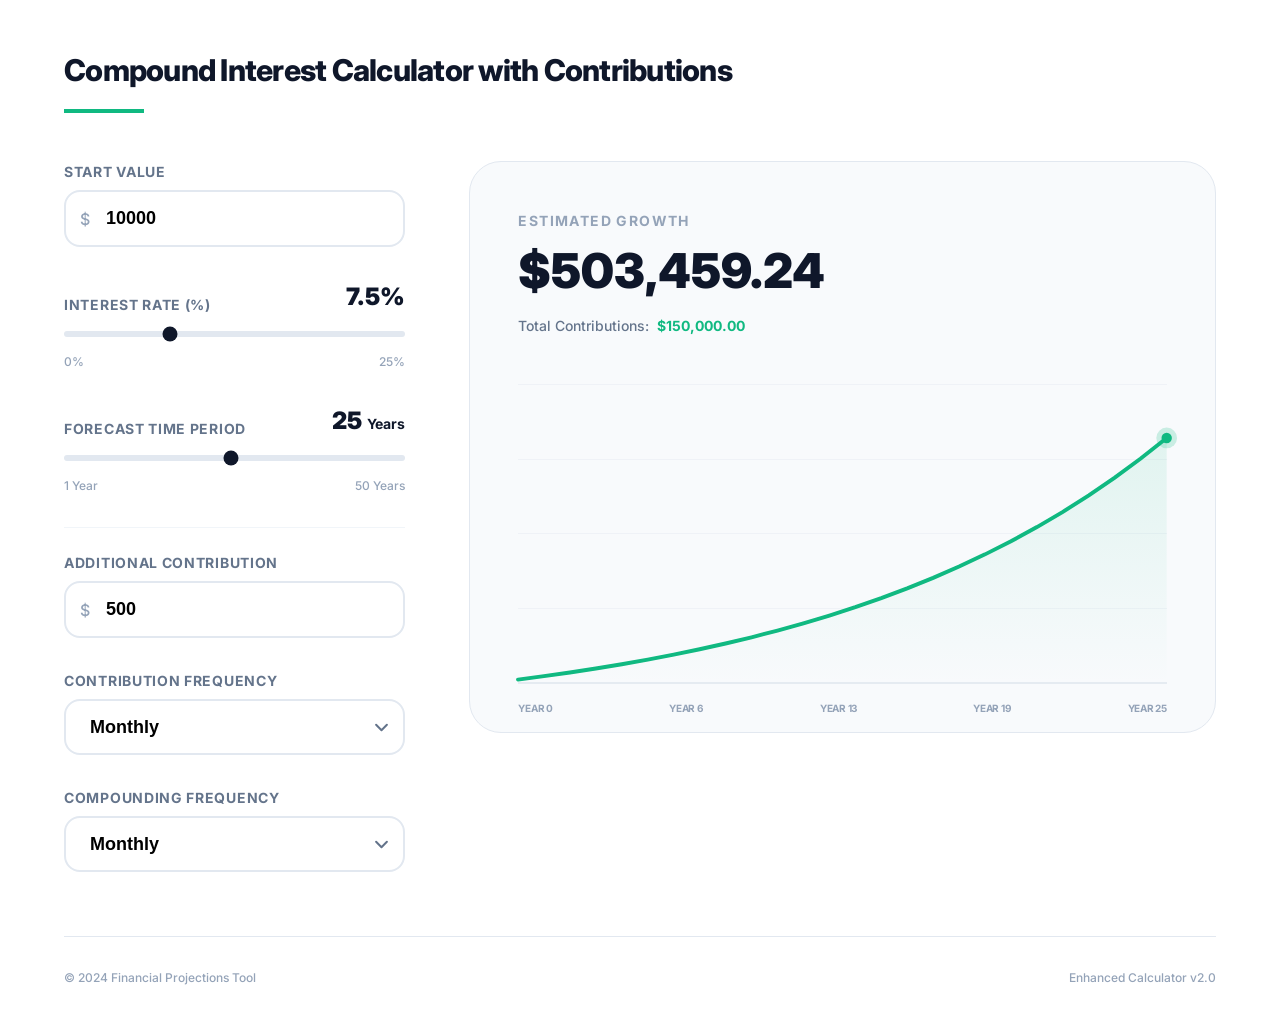
==== web/index.html @ d5884729 "feat: implement calculator and dev environment Move website files to web/ directory and set up local" ====
<!DOCTYPE html>
<html lang="en">
  <head>
    <meta charset="utf-8">
    <meta name="viewport" content="width=device-width, initial-scale=1.0">
    <title>Compound Interest Calculator with Contributions</title>

    <link
      rel="icon"
      href="data:image/svg+xml,<svg xmlns=%22http://www.w3.org/2000/svg%22 viewBox=%220 0 100 100%22><text y=%22.9em%22 font-size=%2290%22>📊</text></svg>"
    >

    <!-- Fonts -->
    <link rel="preconnect" href="https://fonts.googleapis.com">
    <link rel="preconnect" href="https://fonts.gstatic.com" crossorigin>
    <link
      href="https://fonts.googleapis.com/css2?family=Inter:wght@400;500;600;700;800;900&display=swap"
      rel="stylesheet"
    >

    <!-- Styles -->
    <link rel="stylesheet" href="css/variables.css">
    <link rel="stylesheet" href="css/styles.css">
  </head>
  <body>
    <div class="container">
      <header>
        <h1>Compound Interest Calculator with Contributions</h1>
        <div class="header-accent"></div>
      </header>

      <main class="main-layout">
        <section class="calculator-inputs">
          <form id="calculator-form">
            <div class="input-group">
              <label class="input-label" for="principal">Start Value</label>
              <div class="input-wrapper">
                <span class="input-prefix">$</span>
                <input
                  type="number"
                  id="principal"
                  class="pl-10"
                  value="10000"
                  min="0"
                  step="0.01"
                >
              </div>
            </div>

            <div class="range-group">
              <div class="range-header">
                <label class="input-label" for="interest-rate"
                >Interest Rate (%)</label>
                <span class="range-value" id="interest-rate-display">7.5%</span>
              </div>
              <input
                type="range"
                id="interest-rate"
                min="0"
                max="25"
                step="0.1"
                value="7.5"
              >
              <div class="range-labels">
                <span>0%</span>
                <span>25%</span>
              </div>
            </div>

            <div class="range-group">
              <div class="range-header">
                <label class="input-label" for="period"
                >Forecast Time Period</label>
                <span class="range-value" id="period-display">25 <span
                    class="range-unit"
                  >Years</span></span>
              </div>
              <input
                type="range"
                id="period"
                min="1"
                max="50"
                step="1"
                value="25"
              >
              <div class="range-labels">
                <span>1 Year</span>
                <span>50 Years</span>
              </div>
            </div>

            <div
              class="input-group"
              style="padding-top: var(--spacing-lg); border-top: 1px solid #f1f5f9"
            >
              <label class="input-label" for="contribution"
              >Additional Contribution</label>
              <div class="input-wrapper">
                <span class="input-prefix">$</span>
                <input
                  type="number"
                  id="contribution"
                  class="pl-10"
                  placeholder="0"
                  value="500"
                  min="0"
                  step="0.01"
                >
              </div>
            </div>

            <div class="input-group">
              <label class="input-label" for="frequency"
              >Contribution Frequency</label>
              <select id="frequency">
                <option value="weekly">Weekly</option>
                <option value="monthly" selected>Monthly</option>
                <option value="annually">Annually</option>
              </select>
            </div>

            <div class="input-group">
              <label class="input-label" for="compounding"
              >Compounding Frequency</label>
              <select id="compounding">
                <option value="daily">Daily</option>
                <option value="weekly">Weekly</option>
                <option value="monthly" selected>Monthly</option>
                <option value="quarterly">Quarterly</option>
                <option value="semi-annually">Semi-Annually</option>
                <option value="annually">Annually</option>
              </select>
            </div>

            <button
              type="submit"
              id="calculate-btn"
              class="sr-only"
              aria-hidden="true"
            >
              Calculate
            </button>
          </form>
        </section>

        <section class="results">
          <div class="results-card">
            <div class="results-header">
              <span class="results-label">Estimated Growth</span>
              <span class="results-total" id="total-growth">$492,842.15</span>
              <div class="results-summary">
                <span class="summary-label">Total Contributions:</span>
                <span class="summary-value" id="total-contributions"
                >$150,000.00</span>
              </div>
            </div>

            <div class="viz-container">
              <div class="grid-lines">
                <div class="grid-line"></div>
                <div class="grid-line"></div>
                <div class="grid-line"></div>
                <div class="grid-line"></div>
                <div class="grid-line bold"></div>
              </div>

              <svg
                class="chart"
                preserveAspectRatio="none"
                viewBox="0 0 1000 400"
              >
                <defs>
                  <linearGradient
                    id="gradient"
                    x1="0%"
                    x2="0%"
                    y1="0%"
                    y2="100%"
                  >
                    <stop
                      offset="0%"
                      style="stop-color: var(--accent-colour); stop-opacity: 1"
                    >
                    </stop>
                    <stop
                      offset="100%"
                      style="stop-color: var(--accent-colour); stop-opacity: 0"
                    >
                    </stop>
                  </linearGradient>
                </defs>
                <path
                  id="chart-area"
                  d="M0,400 C150,385 300,350 450,280 C600,200 800,100 1000,20 L1000,400 L0,400 Z"
                  fill="url(#gradient)"
                  opacity="0.1"
                >
                </path>
                <path
                  id="chart-line"
                  d="M0,400 C150,385 300,350 450,280 C600,200 800,100 1000,20"
                  fill="none"
                  stroke="var(--accent-colour)"
                  stroke-linecap="round"
                  stroke-width="6"
                >
                </path>
                <circle
                  id="chart-end-dot"
                  cx="1000"
                  cy="20"
                  fill="var(--accent-colour)"
                  r="8"
                >
                </circle>
                <circle
                  id="chart-end-glow"
                  cx="1000"
                  cy="20"
                  fill="var(--accent-colour)"
                  opacity="0.2"
                  r="16"
                >
                </circle>
              </svg>

              <div class="x-axis-labels">
                <span>Year 0</span>
                <span>Year 12</span>
                <span>Year 25</span>
                <span>Year 37</span>
                <span>Year 50</span>
              </div>
            </div>
          </div>
        </section>
      </main>

      <footer>
        <p>© 2024 Financial Projections Tool</p>
        <div>
          <span>Enhanced Calculator v2.0</span>
        </div>
      </footer>
    </div>

    <!-- Scripts -->
    <script src="js/calculator.js"></script>
  </body>
</html>
---- web/css/variables.css ----
:root {
  /* Colours */
  --primary-colour: #0f172a;
  --accent-colour: #10b981;
  --bg-main: #ffffff;
  --bg-subtle: #f8fafc;
  --text-main: #0f172a;
  --text-muted: #64748b;
  --border-colour: #e2e8f0;

  /* Typography */
  --font-family: "Inter", system-ui, -apple-system, sans-serif;
  --font-size-base: 16px;

  /* Spacing */
  --spacing-unit: 1rem;
  --spacing-xs: 0.25rem;
  --spacing-sm: 0.5rem;
  --spacing-md: 1rem;
  --spacing-lg: 1.5rem;
  --spacing-xl: 2rem;
  --spacing-2xl: 3rem;

  /* Other */
  --border-radius-sm: 0.375rem;
  --border-radius-md: 0.5rem;
  --border-radius-lg: 0.75rem;
  --border-radius-xl: 1rem;
  --border-radius-2xl: 1.5rem;
  --border-radius-3xl: 2rem;

  --transition-speed: 0.2s;
  --shadow-sm: 0 1px 2px 0 rgb(0 0 0 / 0.05);
  --shadow-md: 0 4px 6px -1px rgb(0 0 0 / 0.1), 0 2px 4px -2px rgb(0 0 0 / 0.1);
}
---- web/css/styles.css ----
/* Reset and Base Styles */
* {
  box-sizing: border-box;
  margin: 0;
  padding: 0;
}

body {
  font-family: var(--font-family);
  background-color: var(--bg-main);
  color: var(--text-main);
  min-height: 100vh;
  display: flex;
  align-items: center;
  justify-content: center;
  padding: var(--spacing-lg);
  line-height: 1.5;
}

@media (min-width: 1024px) {
  body {
    padding: var(--spacing-2xl);
  }
}

.container {
  max-width: 1152px; /* 6xl */
  width: 100%;
  margin: 0 auto;
}

/* Header */
header {
  margin-bottom: var(--spacing-2xl);
}

header h1 {
  font-size: 1.875rem; /* 3xl */
  font-weight: 800;
  letter-spacing: -0.025em;
  color: var(--primary-colour);
}

.header-accent {
  height: 0.25rem;
  width: 5rem;
  background-color: var(--accent-colour);
  margin-top: var(--spacing-md);
}

/* Layout */
.main-layout {
  display: grid;
  grid-template-columns: 1fr;
  gap: var(--spacing-2xl);
  align-items: start;
}

@media (min-width: 1024px) {
  .main-layout {
    grid-template-columns: repeat(12, 1fr);
    gap: 4rem;
  }
}

.calculator-inputs {
  display: flex;
  flex-direction: column;
}

@media (min-width: 1024px) {
  .calculator-inputs {
    grid-column: span 4;
  }
}

#calculator-form {
  display: flex;
  flex-direction: column;
  gap: var(--spacing-xl);
}

section.results {
  display: flex;
  flex-direction: column;
}

@media (min-width: 1024px) {
  section.results {
    grid-column: span 8;
  }
}

/* Form Elements */
.input-group {
  display: flex;
  flex-direction: column;
  gap: var(--spacing-sm);
}

.input-label {
  font-size: 0.875rem;
  font-weight: 700;
  text-transform: uppercase;
  letter-spacing: 0.05em;
  color: var(--text-muted);
}

.input-wrapper {
  position: relative;
}

.input-prefix {
  position: absolute;
  left: 1rem;
  top: 50%;
  transform: translateY(-50%);
  color: #94a3b8; /* slate-400 */
  font-weight: 500;
}

input[type="number"],
select {
  width: 100%;
  padding: var(--spacing-md) var(--spacing-lg);
  background-color: #fff;
  border: 2px solid var(--border-colour);
  border-radius: var(--border-radius-xl);
  font-size: 1.125rem;
  font-weight: 700;
  transition: border-colour var(--transition-speed);
  outline: none;
}

input[type="number"].pl-10 {
  padding-left: 2.5rem;
}

input[type="number"]:focus,
select:focus {
  border-color: var(--primary-colour);
}

/* Range Inputs */
.range-group {
  display: flex;
  flex-direction: column;
  gap: var(--spacing-md);
}

.range-header {
  display: flex;
  justify-content: space-between;
  align-items: flex-end;
}

.range-value {
  font-size: 1.5rem;
  font-weight: 900;
  color: var(--primary-colour);
}

.range-unit {
  font-size: 0.875rem;
  font-weight: 700;
}

input[type="range"] {
  width: 100%;
  height: 0.375rem;
  background-color: #e2e8f0; /* slate-200 */
  border-radius: var(--border-radius-lg);
  appearance: none;
  cursor: pointer;
  accent-color: var(--primary-colour);
}

.range-labels {
  display: flex;
  justify-content: space-between;
  font-size: 0.75rem;
  font-weight: 500;
  color: #94a3b8; /* slate-400 */
}

/* Results Box */
.results-card {
  background-color: var(--bg-subtle);
  border: 1px solid var(--border-colour);
  border-radius: var(--border-radius-3xl);
  padding: var(--spacing-2xl);
  height: 100%;
  min-height: 550px;
  display: flex;
  flex-direction: column;
}

@media (min-width: 1024px) {
  .results-card {
    padding: var(--spacing-2xl) 3rem;
  }
}

.results-header {
  margin-bottom: var(--spacing-2xl);
  display: flex;
  flex-direction: column;
}

.results-label {
  font-size: 0.875rem;
  font-weight: 700;
  text-transform: uppercase;
  letter-spacing: 0.1em;
  color: #94a3b8; /* slate-400 */
  margin-bottom: var(--spacing-xs);
}

.results-total {
  font-size: 3rem;
  font-weight: 900;
  color: var(--primary-colour);
}

.results-summary {
  margin-top: var(--spacing-sm);
  display: flex;
  align-items: center;
  gap: var(--spacing-sm);
}

.summary-label {
  font-size: 0.875rem;
  font-weight: 500;
  color: #64748b; /* slate-500 */
}

.summary-value {
  font-size: 0.875rem;
  font-weight: 700;
  color: var(--accent-colour);
}

/* Visualization Placeholder */
.viz-container {
  flex: 1;
  position: relative;
  display: flex;
  align-items: flex-end;
  min-height: 300px;
}

.grid-lines {
  position: absolute;
  inset: 0;
  display: flex;
  flex-direction: column;
  justify-content: space-between;
  pointer-events: none;
  opacity: 0.4;
}

.grid-line {
  border-bottom: 1px solid var(--border-colour);
  width: 100%;
}

.grid-line.bold {
  border-bottom-width: 2px;
  border-bottom-color: #cbd5e1; /* slate-300 */
}

svg.chart {
  width: 100%;
  height: 100%;
  position: relative;
  z-index: 10;
  overflow: visible;
}

.x-axis-labels {
  position: absolute;
  bottom: -2rem;
  left: 0;
  width: 100%;
  display: flex;
  justify-content: space-between;
  font-size: 10px;
  font-weight: 700;
  text-transform: uppercase;
  letter-spacing: -0.025em;
  color: #94a3b8; /* slate-400 */
}

/* Footer */
footer {
  margin-top: 4rem;
  padding-top: var(--spacing-xl);
  border-top: 1px solid var(--border-colour);
  display: flex;
  justify-content: space-between;
  align-items: center;
  color: #94a3b8; /* slate-400 */
  font-size: 0.75rem;
  font-weight: 500;
}

/* Custom Select Arrow */
select {
  background-image: url("data:image/svg+xml,%3csvg xmlns='http://www.w3.org/2000/svg' fill='none' viewBox='0 0 20 20'%3e%3cpath stroke='%2364748b' stroke-linecap='round' stroke-linejoin='round' stroke-width='1.5' d='M6 8l4 4 4-4'/%3e%3c/svg%3e");
  background-position: right 0.5rem center;
  background-repeat: no-repeat;
  background-size: 1.5em 1.5em;
  padding-right: 2.5rem;
  appearance: none;
}

/* Screen Reader Only */
.sr-only {
  position: absolute;
  width: 1px;
  height: 1px;
  padding: 0;
  margin: -1px;
  overflow: hidden;
  clip: rect(0, 0, 0, 0);
  white-space: nowrap;
  border-width: 0;
}
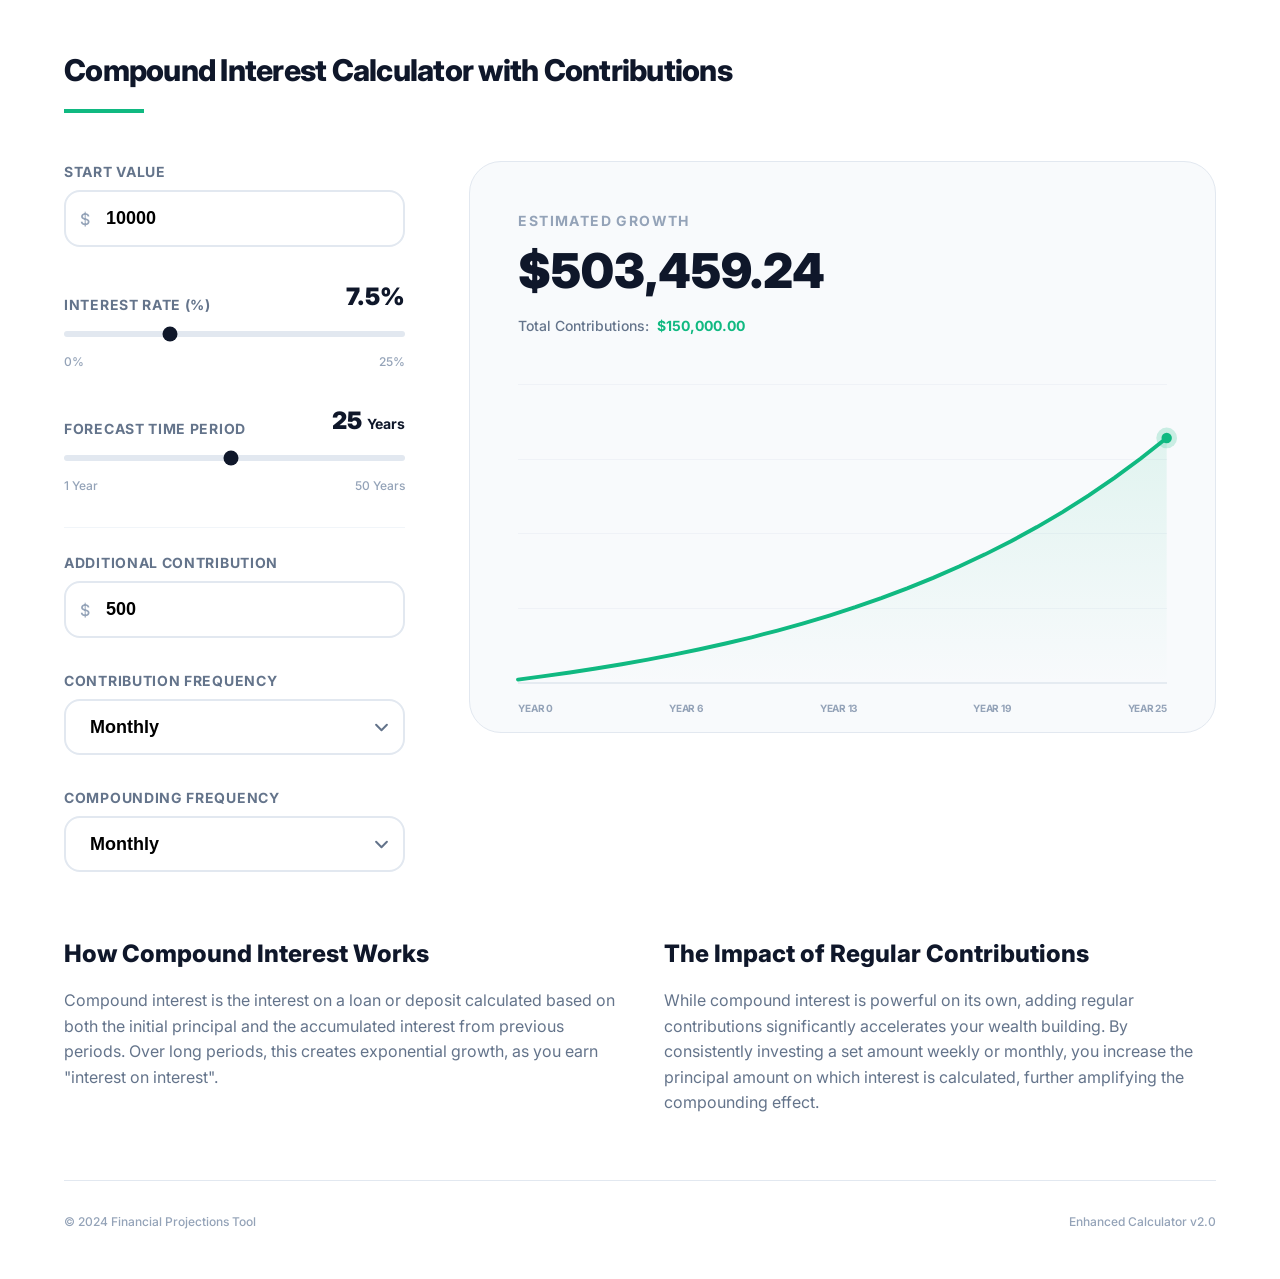
==== commit 77135382: "feat(seo): implement seo and accessibility improvements Add meta description, Open Graph, Twitter Ca" ====
--- a/web/index.html
+++ b/web/index.html
@@ -4,6 +4,59 @@
     <meta charset="utf-8">
     <meta name="viewport" content="width=device-width, initial-scale=1.0">
     <title>Compound Interest Calculator with Contributions</title>
+    <meta
+      name="description"
+      content="Calculate your investment growth with our free compound interest calculator. Supports regular contributions, custom compounding frequencies, and visualises long-term projections."
+    >
+    <link rel="canonical" href="https://calculator.example.com/">
+
+    <!-- Open Graph / Facebook -->
+    <meta property="og:type" content="website">
+    <meta property="og:url" content="https://calculator.example.com/">
+    <meta
+      property="og:title"
+      content="Compound Interest Calculator with Contributions"
+    >
+    <meta
+      property="og:description"
+      content="Plan your financial future with this interactive investment projection tool. Supports regular contributions and compounding frequencies."
+    >
+    <meta
+      property="og:image"
+      content="https://calculator.example.com/og-image.png"
+    >
+
+    <!-- Twitter -->
+    <meta property="twitter:card" content="summary_large_image">
+    <meta property="twitter:url" content="https://calculator.example.com/">
+    <meta
+      property="twitter:title"
+      content="Compound Interest Calculator with Contributions"
+    >
+    <meta
+      property="twitter:description"
+      content="Calculate your long-term growth with custom contributions and compounding."
+    >
+    <meta
+      property="twitter:image"
+      content="https://calculator.example.com/og-image.png"
+    >
+
+    <script type="application/ld+json">
+      {
+        "@context": "https://schema.org",
+        "@type": "SoftwareApplication",
+        "name": "Compound Interest Calculator",
+        "operatingSystem": "Web",
+        "applicationCategory": "FinanceApplication",
+        "description": "A tool to calculate compound interest with regular contributions and varying compounding frequencies.",
+        "offers": {
+          "@type": "Offer",
+          "price": "0",
+          "priceCurrency": "USD"
+        }
+      }
+    </script>
 
     <link
       rel="icon"
@@ -168,7 +221,14 @@
                 class="chart"
                 preserveAspectRatio="none"
                 viewBox="0 0 1000 400"
+                role="img"
+                aria-labelledby="chart-title chart-desc"
               >
+                <title id="chart-title">Compound Interest Growth Chart</title>
+                <desc id="chart-desc">
+                  A line chart showing the projected growth of an investment
+                  over time.
+                </desc>
                 <defs>
                   <linearGradient
                     id="gradient"
@@ -236,6 +296,28 @@
         </section>
       </main>
 
+      <article class="content-depth">
+        <section class="content-section">
+          <h2>How Compound Interest Works</h2>
+          <p>
+            Compound interest is the interest on a loan or deposit calculated
+            based on both the initial principal and the accumulated interest
+            from previous periods. Over long periods, this creates exponential
+            growth, as you earn "interest on interest".
+          </p>
+        </section>
+        <section class="content-section">
+          <h2>The Impact of Regular Contributions</h2>
+          <p>
+            While compound interest is powerful on its own, adding regular
+            contributions significantly accelerates your wealth building. By
+            consistently investing a set amount weekly or monthly, you increase
+            the principal amount on which interest is calculated, further
+            amplifying the compounding effect.
+          </p>
+        </section>
+      </article>
+
       <footer>
         <p>© 2024 Financial Projections Tool</p>
         <div>
--- a/web/css/styles.css
+++ b/web/css/styles.css
@@ -290,6 +290,33 @@
   text-transform: uppercase;
   letter-spacing: -0.025em;
   color: #94a3b8; /* slate-400 */
+}
+
+/* Content for SEO */
+.content-depth {
+  margin-top: 4rem;
+  display: grid;
+  grid-template-columns: 1fr;
+  gap: var(--spacing-2xl);
+}
+
+@media (min-width: 1024px) {
+  .content-depth {
+    grid-template-columns: repeat(2, 1fr);
+  }
+}
+
+.content-section h2 {
+  font-size: 1.5rem;
+  font-weight: 800;
+  color: var(--primary-colour);
+  margin-bottom: var(--spacing-md);
+}
+
+.content-section p {
+  color: var(--text-muted);
+  font-size: 1rem;
+  line-height: 1.6;
 }
 
 /* Footer */
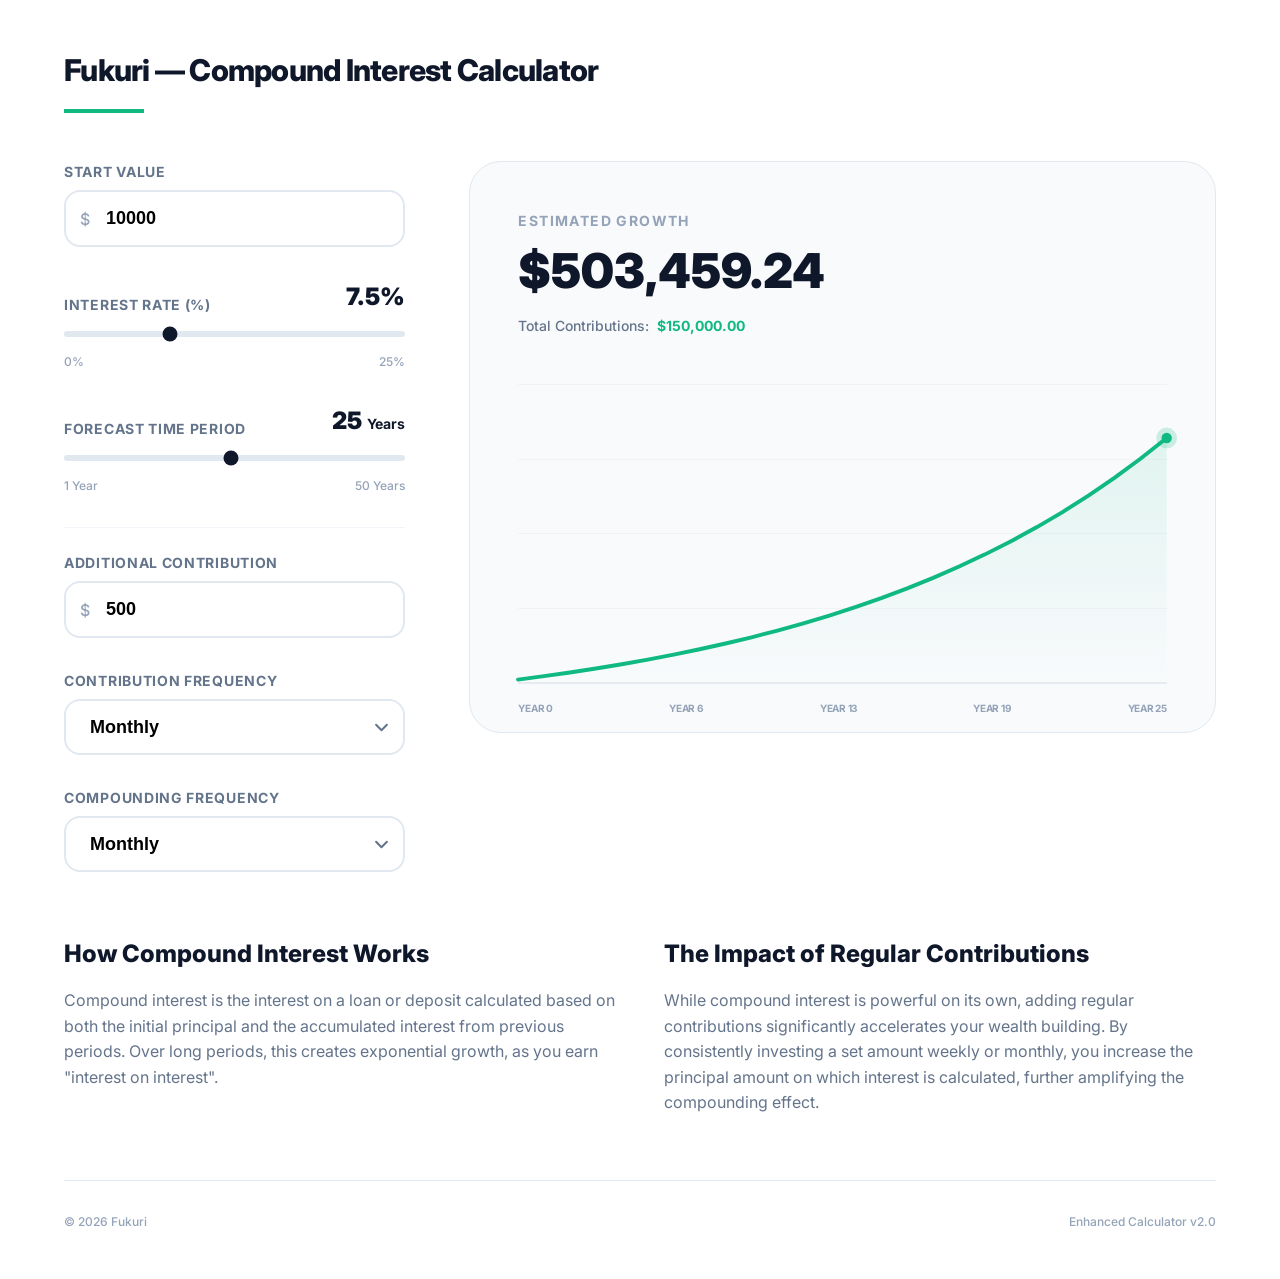
==== commit ca214793: "Rename project to Fukuri and update production URL Co-authored-by: Junie <junie@jetbrains.com>" ====
--- a/web/index.html
+++ b/web/index.html
@@ -3,19 +3,19 @@
   <head>
     <meta charset="utf-8">
     <meta name="viewport" content="width=device-width, initial-scale=1.0">
-    <title>Compound Interest Calculator with Contributions</title>
+    <title>Fukuri — Compound Interest Calculator with Contributions</title>
     <meta
       name="description"
       content="Calculate your investment growth with our free compound interest calculator. Supports regular contributions, custom compounding frequencies, and visualises long-term projections."
     >
-    <link rel="canonical" href="https://calculator.example.com/">
+    <link rel="canonical" href="https://fukuri.yogu.one/">
 
     <!-- Open Graph / Facebook -->
     <meta property="og:type" content="website">
-    <meta property="og:url" content="https://calculator.example.com/">
+    <meta property="og:url" content="https://fukuri.yogu.one/">
     <meta
       property="og:title"
-      content="Compound Interest Calculator with Contributions"
+      content="Fukuri — Compound Interest Calculator with Contributions"
     >
     <meta
       property="og:description"
@@ -23,15 +23,15 @@
     >
     <meta
       property="og:image"
-      content="https://calculator.example.com/og-image.png"
+      content="https://fukuri.yogu.one/og-image.png"
     >
 
     <!-- Twitter -->
     <meta property="twitter:card" content="summary_large_image">
-    <meta property="twitter:url" content="https://calculator.example.com/">
+    <meta property="twitter:url" content="https://fukuri.yogu.one/">
     <meta
       property="twitter:title"
-      content="Compound Interest Calculator with Contributions"
+      content="Fukuri — Compound Interest Calculator with Contributions"
     >
     <meta
       property="twitter:description"
@@ -39,14 +39,14 @@
     >
     <meta
       property="twitter:image"
-      content="https://calculator.example.com/og-image.png"
+      content="https://fukuri.yogu.one/og-image.png"
     >
 
     <script type="application/ld+json">
       {
         "@context": "https://schema.org",
         "@type": "SoftwareApplication",
-        "name": "Compound Interest Calculator",
+        "name": "Fukuri — Compound Interest Calculator",
         "operatingSystem": "Web",
         "applicationCategory": "FinanceApplication",
         "description": "A tool to calculate compound interest with regular contributions and varying compounding frequencies.",
@@ -78,7 +78,7 @@
   <body>
     <div class="container">
       <header>
-        <h1>Compound Interest Calculator with Contributions</h1>
+        <h1>Fukuri — Compound Interest Calculator</h1>
         <div class="header-accent"></div>
       </header>
 
@@ -319,7 +319,7 @@
       </article>
 
       <footer>
-        <p>© 2024 Financial Projections Tool</p>
+        <p>© 2026 Fukuri</p>
         <div>
           <span>Enhanced Calculator v2.0</span>
         </div>
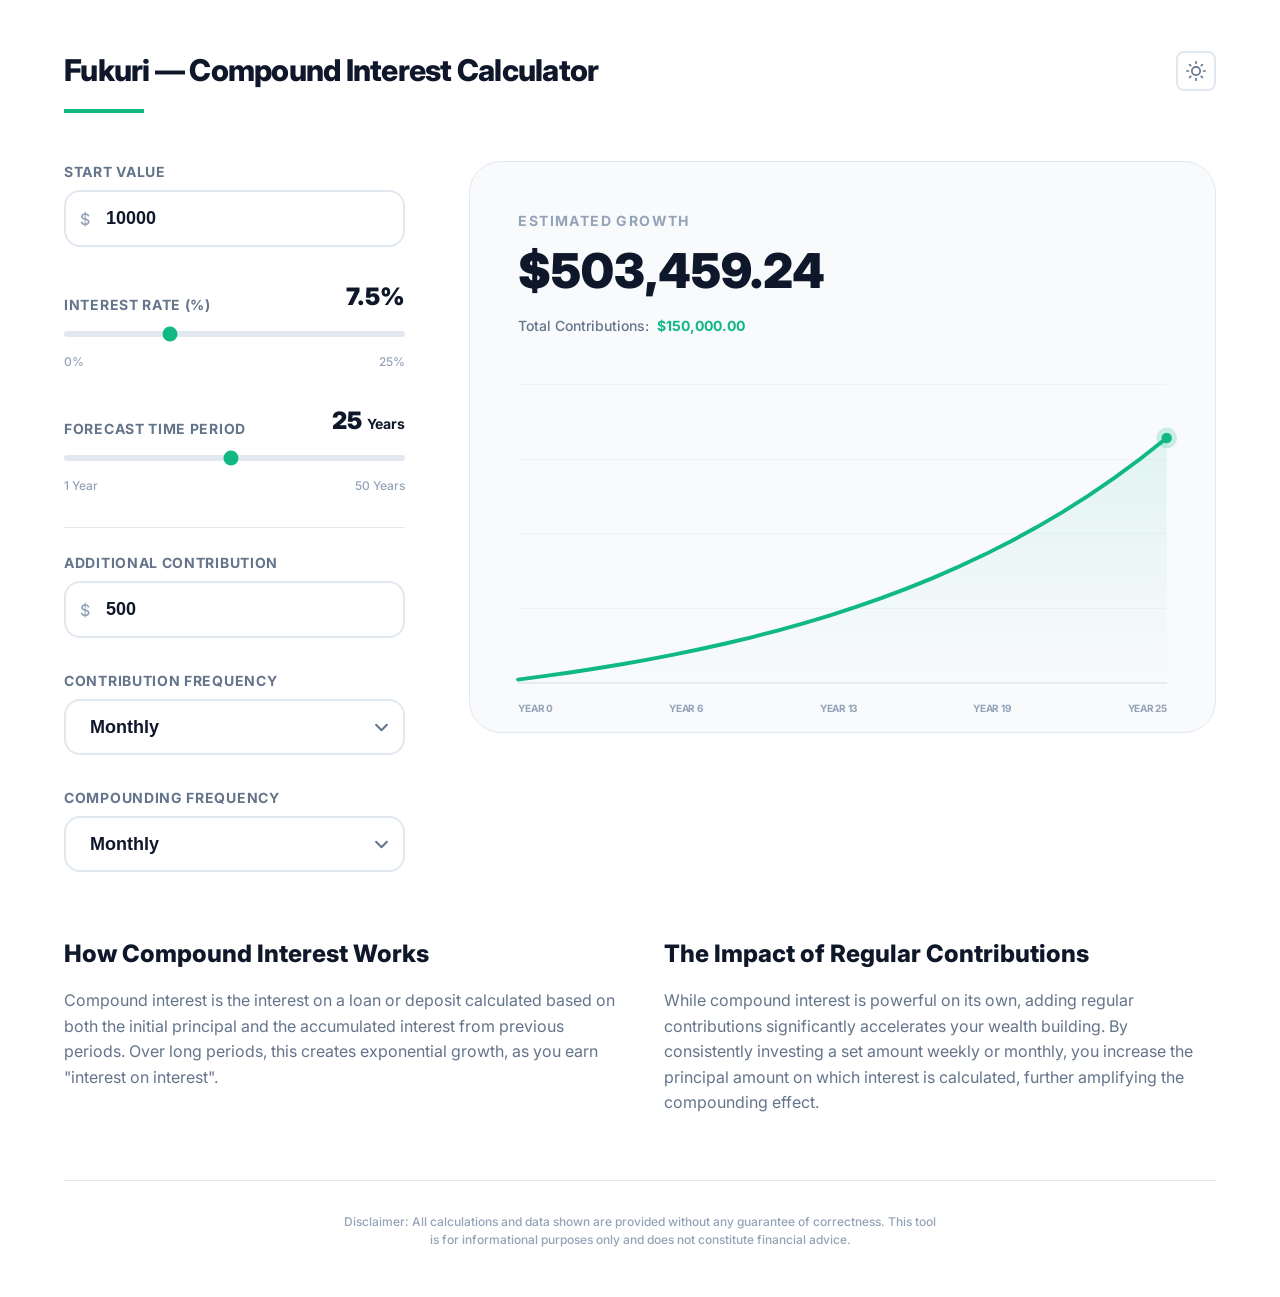
==== commit ac389777: "Add dark mode toggle and legal disclaimer to footer Co-authored-by: Junie <junie@jetbrains.com>" ====
--- a/web/index.html
+++ b/web/index.html
@@ -74,11 +74,69 @@
     <!-- Styles -->
     <link rel="stylesheet" href="css/variables.css">
     <link rel="stylesheet" href="css/styles.css">
+
+    <!-- Inline script to prevent FOUC (Flash of Unstyled Content) -->
+    <script>
+      (function () {
+        const storedTheme = localStorage.getItem("theme");
+        const theme = storedTheme ||
+          (globalThis.matchMedia &&
+              globalThis.matchMedia("(prefers-color-scheme: dark)")
+                .matches
+            ? "dark"
+            : "light");
+        document.documentElement.setAttribute("data-theme", theme);
+      })();
+    </script>
   </head>
   <body>
     <div class="container">
       <header>
-        <h1>Fukuri — Compound Interest Calculator</h1>
+        <div class="header-top">
+          <h1>Fukuri — Compound Interest Calculator</h1>
+          <button
+            id="theme-toggle"
+            class="theme-toggle"
+            aria-label="Toggle dark mode"
+          >
+            <svg
+              class="sun-icon"
+              xmlns="http://www.w3.org/2000/svg"
+              width="20"
+              height="20"
+              viewBox="0 0 24 24"
+              fill="none"
+              stroke="currentColor"
+              stroke-width="2"
+              stroke-linecap="round"
+              stroke-linejoin="round"
+            >
+              <circle cx="12" cy="12" r="5"></circle>
+              <line x1="12" y1="1" x2="12" y2="3"></line>
+              <line x1="12" y1="21" x2="12" y2="23"></line>
+              <line x1="4.22" y1="4.22" x2="5.64" y2="5.64"></line>
+              <line x1="18.36" y1="18.36" x2="19.78" y2="19.78"></line>
+              <line x1="1" y1="12" x2="3" y2="12"></line>
+              <line x1="21" y1="12" x2="23" y2="12"></line>
+              <line x1="4.22" y1="19.78" x2="5.64" y2="18.36"></line>
+              <line x1="18.36" y1="5.64" x2="19.78" y2="4.22"></line>
+            </svg>
+            <svg
+              class="moon-icon"
+              xmlns="http://www.w3.org/2000/svg"
+              width="20"
+              height="20"
+              viewBox="0 0 24 24"
+              fill="none"
+              stroke="currentColor"
+              stroke-width="2"
+              stroke-linecap="round"
+              stroke-linejoin="round"
+            >
+              <path d="M21 12.79A9 9 0 1 1 11.21 3 7 7 0 0 0 21 12.79z"></path>
+            </svg>
+          </button>
+        </div>
         <div class="header-accent"></div>
       </header>
 
@@ -142,10 +200,7 @@
               </div>
             </div>
 
-            <div
-              class="input-group"
-              style="padding-top: var(--spacing-lg); border-top: 1px solid #f1f5f9"
-            >
+            <div class="input-group input-group-divider">
               <label class="input-label" for="contribution"
               >Additional Contribution</label>
               <div class="input-wrapper">
@@ -319,14 +374,16 @@
       </article>
 
       <footer>
-        <p>© 2026 Fukuri</p>
-        <div>
-          <span>Enhanced Calculator v2.0</span>
-        </div>
+        <p>
+          Disclaimer: All calculations and data shown are provided without any
+          guarantee of correctness. This tool is for informational purposes only
+          and does not constitute financial advice.
+        </p>
       </footer>
     </div>
 
     <!-- Scripts -->
+    <script src="js/theme.js"></script>
     <script src="js/calculator.js"></script>
   </body>
 </html>
--- a/web/css/variables.css
+++ b/web/css/variables.css
@@ -4,9 +4,16 @@
   --accent-colour: #10b981;
   --bg-main: #ffffff;
   --bg-subtle: #f8fafc;
+  --bg-input: #ffffff;
+  --bg-range: #e2e8f0;
   --text-main: #0f172a;
   --text-muted: #64748b;
+  --text-secondary: #94a3b8;
   --border-colour: #e2e8f0;
+  --border-input: #e2e8f0;
+  --grid-line-color: var(--border-colour);
+  --grid-line-bold-color: #cbd5e1;
+  --shadow-color: rgb(0 0 0 / 0.1);
 
   /* Typography */
   --font-family: "Inter", system-ui, -apple-system, sans-serif;
@@ -30,6 +37,23 @@
   --border-radius-3xl: 2rem;
 
   --transition-speed: 0.2s;
-  --shadow-sm: 0 1px 2px 0 rgb(0 0 0 / 0.05);
-  --shadow-md: 0 4px 6px -1px rgb(0 0 0 / 0.1), 0 2px 4px -2px rgb(0 0 0 / 0.1);
+  --shadow-sm: 0 1px 2px 0 var(--shadow-color);
+  --shadow-md:
+    0 4px 6px -1px var(--shadow-color), 0 2px 4px -2px var(--shadow-color);
 }
+
+[data-theme="dark"] {
+  --primary-colour: #f8fafc;
+  --bg-main: #0f172a;
+  --bg-subtle: #1e293b;
+  --bg-input: #1e293b;
+  --bg-range: #334155;
+  --text-main: #f8fafc;
+  --text-muted: #94a3b8;
+  --text-secondary: #64748b;
+  --border-colour: #334155;
+  --border-input: #334155;
+  --grid-line-color: var(--border-colour);
+  --grid-line-bold-color: #475569;
+  --shadow-color: rgb(0 0 0 / 0.25);
+}
--- a/web/css/styles.css
+++ b/web/css/styles.css
@@ -34,11 +34,47 @@
   margin-bottom: var(--spacing-2xl);
 }
 
+.header-top {
+  display: flex;
+  justify-content: space-between;
+  align-items: center;
+}
+
 header h1 {
   font-size: 1.875rem; /* 3xl */
   font-weight: 800;
   letter-spacing: -0.025em;
   color: var(--primary-colour);
+}
+
+.theme-toggle {
+  background: none;
+  border: 2px solid var(--border-colour);
+  border-radius: var(--border-radius-md);
+  padding: var(--spacing-sm);
+  cursor: pointer;
+  color: var(--text-muted);
+  display: flex;
+  align-items: center;
+  justify-content: center;
+  transition: all var(--transition-speed);
+}
+
+.theme-toggle:hover {
+  background-color: var(--bg-subtle);
+  color: var(--primary-colour);
+}
+
+.theme-toggle .moon-icon {
+  display: none;
+}
+
+[data-theme="dark"] .theme-toggle .sun-icon {
+  display: none;
+}
+
+[data-theme="dark"] .theme-toggle .moon-icon {
+  display: block;
 }
 
 .header-accent {
@@ -98,6 +134,11 @@
   gap: var(--spacing-sm);
 }
 
+.input-group-divider {
+  padding-top: var(--spacing-lg);
+  border-top: 1px solid var(--border-colour);
+}
+
 .input-label {
   font-size: 0.875rem;
   font-weight: 700;
@@ -115,7 +156,7 @@
   left: 1rem;
   top: 50%;
   transform: translateY(-50%);
-  color: #94a3b8; /* slate-400 */
+  color: var(--text-secondary);
   font-weight: 500;
 }
 
@@ -123,13 +164,14 @@
 select {
   width: 100%;
   padding: var(--spacing-md) var(--spacing-lg);
-  background-color: #fff;
-  border: 2px solid var(--border-colour);
+  background-color: var(--bg-input);
+  border: 2px solid var(--border-input);
   border-radius: var(--border-radius-xl);
   font-size: 1.125rem;
   font-weight: 700;
   transition: border-colour var(--transition-speed);
   outline: none;
+  color: var(--text-main);
 }
 
 input[type="number"].pl-10 {
@@ -168,11 +210,11 @@
 input[type="range"] {
   width: 100%;
   height: 0.375rem;
-  background-color: #e2e8f0; /* slate-200 */
+  background-color: var(--bg-range);
   border-radius: var(--border-radius-lg);
   appearance: none;
   cursor: pointer;
-  accent-color: var(--primary-colour);
+  accent-color: var(--accent-colour);
 }
 
 .range-labels {
@@ -180,7 +222,7 @@
   justify-content: space-between;
   font-size: 0.75rem;
   font-weight: 500;
-  color: #94a3b8; /* slate-400 */
+  color: var(--text-secondary);
 }
 
 /* Results Box */
@@ -212,7 +254,7 @@
   font-weight: 700;
   text-transform: uppercase;
   letter-spacing: 0.1em;
-  color: #94a3b8; /* slate-400 */
+  color: var(--text-secondary);
   margin-bottom: var(--spacing-xs);
 }
 
@@ -232,7 +274,7 @@
 .summary-label {
   font-size: 0.875rem;
   font-weight: 500;
-  color: #64748b; /* slate-500 */
+  color: var(--text-muted);
 }
 
 .summary-value {
@@ -261,13 +303,13 @@
 }
 
 .grid-line {
-  border-bottom: 1px solid var(--border-colour);
+  border-bottom: 1px solid var(--grid-line-color);
   width: 100%;
 }
 
 .grid-line.bold {
   border-bottom-width: 2px;
-  border-bottom-color: #cbd5e1; /* slate-300 */
+  border-bottom-color: var(--grid-line-bold-color);
 }
 
 svg.chart {
@@ -289,7 +331,7 @@
   font-weight: 700;
   text-transform: uppercase;
   letter-spacing: -0.025em;
-  color: #94a3b8; /* slate-400 */
+  color: var(--text-secondary);
 }
 
 /* Content for SEO */
@@ -325,11 +367,16 @@
   padding-top: var(--spacing-xl);
   border-top: 1px solid var(--border-colour);
   display: flex;
-  justify-content: space-between;
+  justify-content: center;
   align-items: center;
-  color: #94a3b8; /* slate-400 */
+  color: var(--text-secondary);
   font-size: 0.75rem;
   font-weight: 500;
+  text-align: center;
+}
+
+footer p {
+  max-width: 600px;
 }
 
 /* Custom Select Arrow */
@@ -340,6 +387,10 @@
   background-size: 1.5em 1.5em;
   padding-right: 2.5rem;
   appearance: none;
+}
+
+[data-theme="dark"] select {
+  background-image: url("data:image/svg+xml,%3csvg xmlns='http://www.w3.org/2000/svg' fill='none' viewBox='0 0 20 20'%3e%3cpath stroke='%2394a3b8' stroke-linecap='round' stroke-linejoin='round' stroke-width='1.5' d='M6 8l4 4 4-4'/%3e%3c/svg%3e");
 }
 
 /* Screen Reader Only */
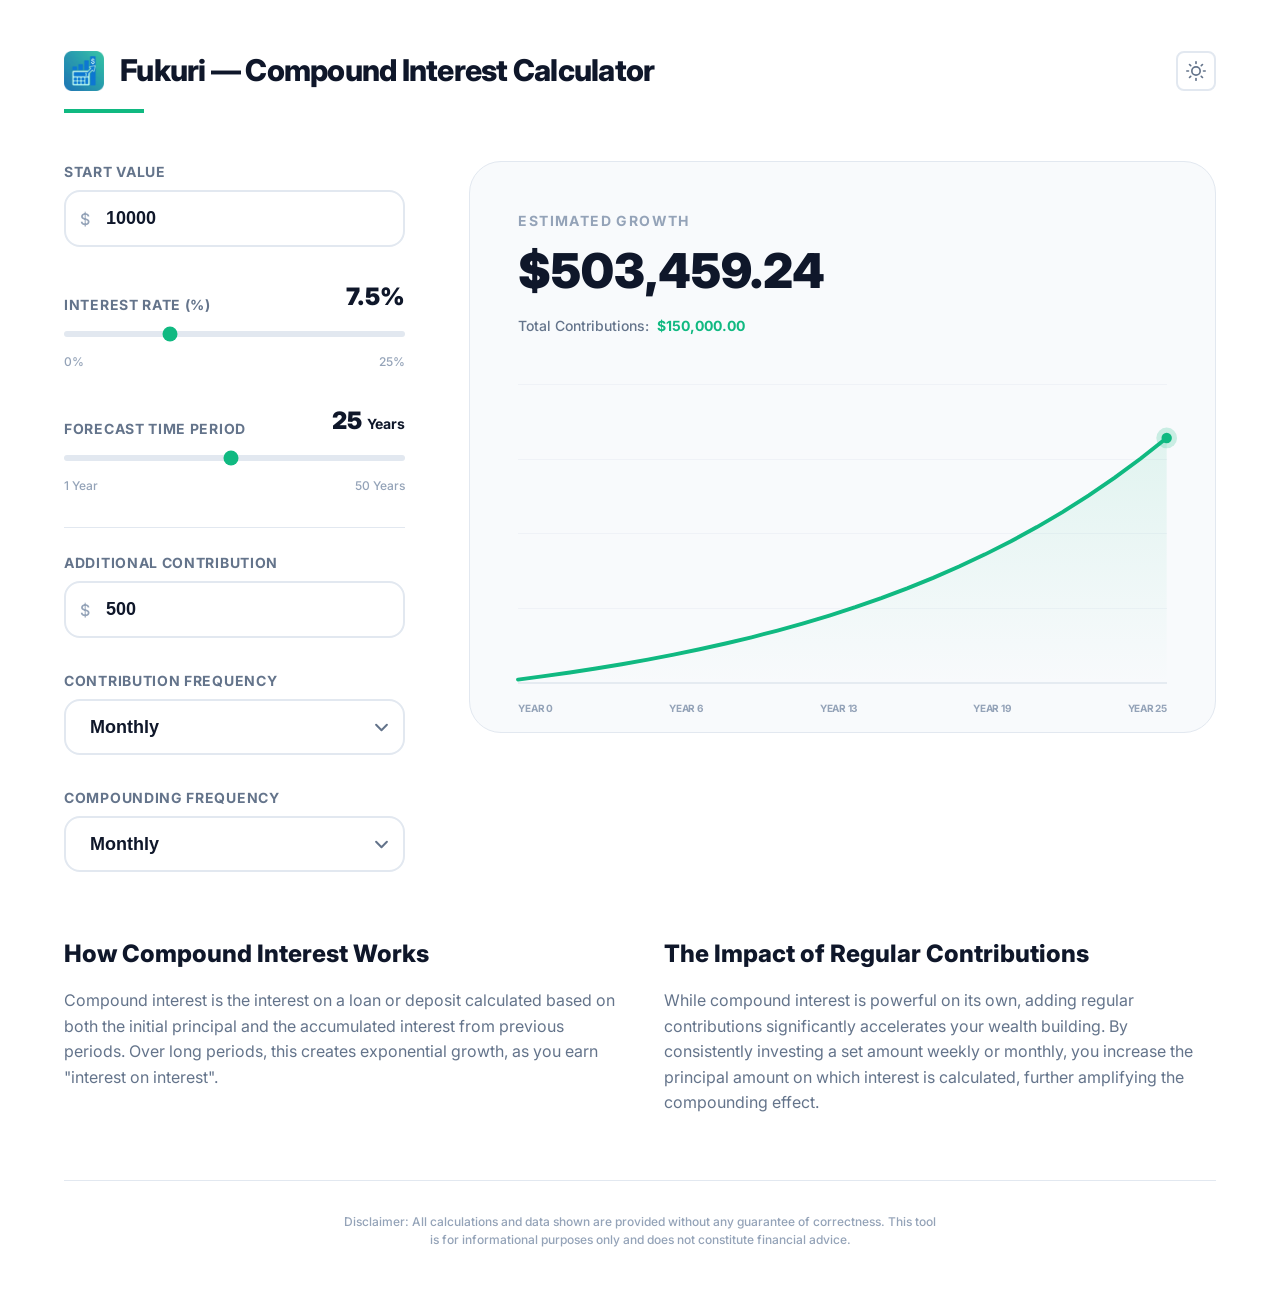
==== commit 258dfef7: "Add website icon and favicon using fukuri.png Co-authored-by: Junie <junie@jetbrains.com>" ====
--- a/web/index.html
+++ b/web/index.html
@@ -23,7 +23,7 @@
     >
     <meta
       property="og:image"
-      content="https://fukuri.yogu.one/og-image.png"
+      content="https://fukuri.yogu.one/assets/fukuri.png"
     >
 
     <!-- Twitter -->
@@ -39,7 +39,7 @@
     >
     <meta
       property="twitter:image"
-      content="https://fukuri.yogu.one/og-image.png"
+      content="https://fukuri.yogu.one/assets/fukuri.png"
     >
 
     <script type="application/ld+json">
@@ -58,10 +58,7 @@
       }
     </script>
 
-    <link
-      rel="icon"
-      href="data:image/svg+xml,<svg xmlns=%22http://www.w3.org/2000/svg%22 viewBox=%220 0 100 100%22><text y=%22.9em%22 font-size=%2290%22>📊</text></svg>"
-    >
+    <link rel="icon" type="image/png" href="assets/fukuri.png">
 
     <!-- Fonts -->
     <link rel="preconnect" href="https://fonts.googleapis.com">
@@ -93,7 +90,10 @@
     <div class="container">
       <header>
         <div class="header-top">
-          <h1>Fukuri — Compound Interest Calculator</h1>
+          <div class="header-brand">
+            <img src="assets/fukuri.png" alt="" class="logo">
+            <h1>Fukuri — Compound Interest Calculator</h1>
+          </div>
           <button
             id="theme-toggle"
             class="theme-toggle"
--- a/web/css/styles.css
+++ b/web/css/styles.css
@@ -38,6 +38,25 @@
   display: flex;
   justify-content: space-between;
   align-items: center;
+}
+
+.header-brand {
+  display: flex;
+  align-items: center;
+  gap: var(--spacing-md);
+}
+
+.logo {
+  width: 2rem;
+  height: 2rem;
+  object-fit: contain;
+}
+
+@media (min-width: 768px) {
+  .logo {
+    width: 2.5rem;
+    height: 2.5rem;
+  }
 }
 
 header h1 {
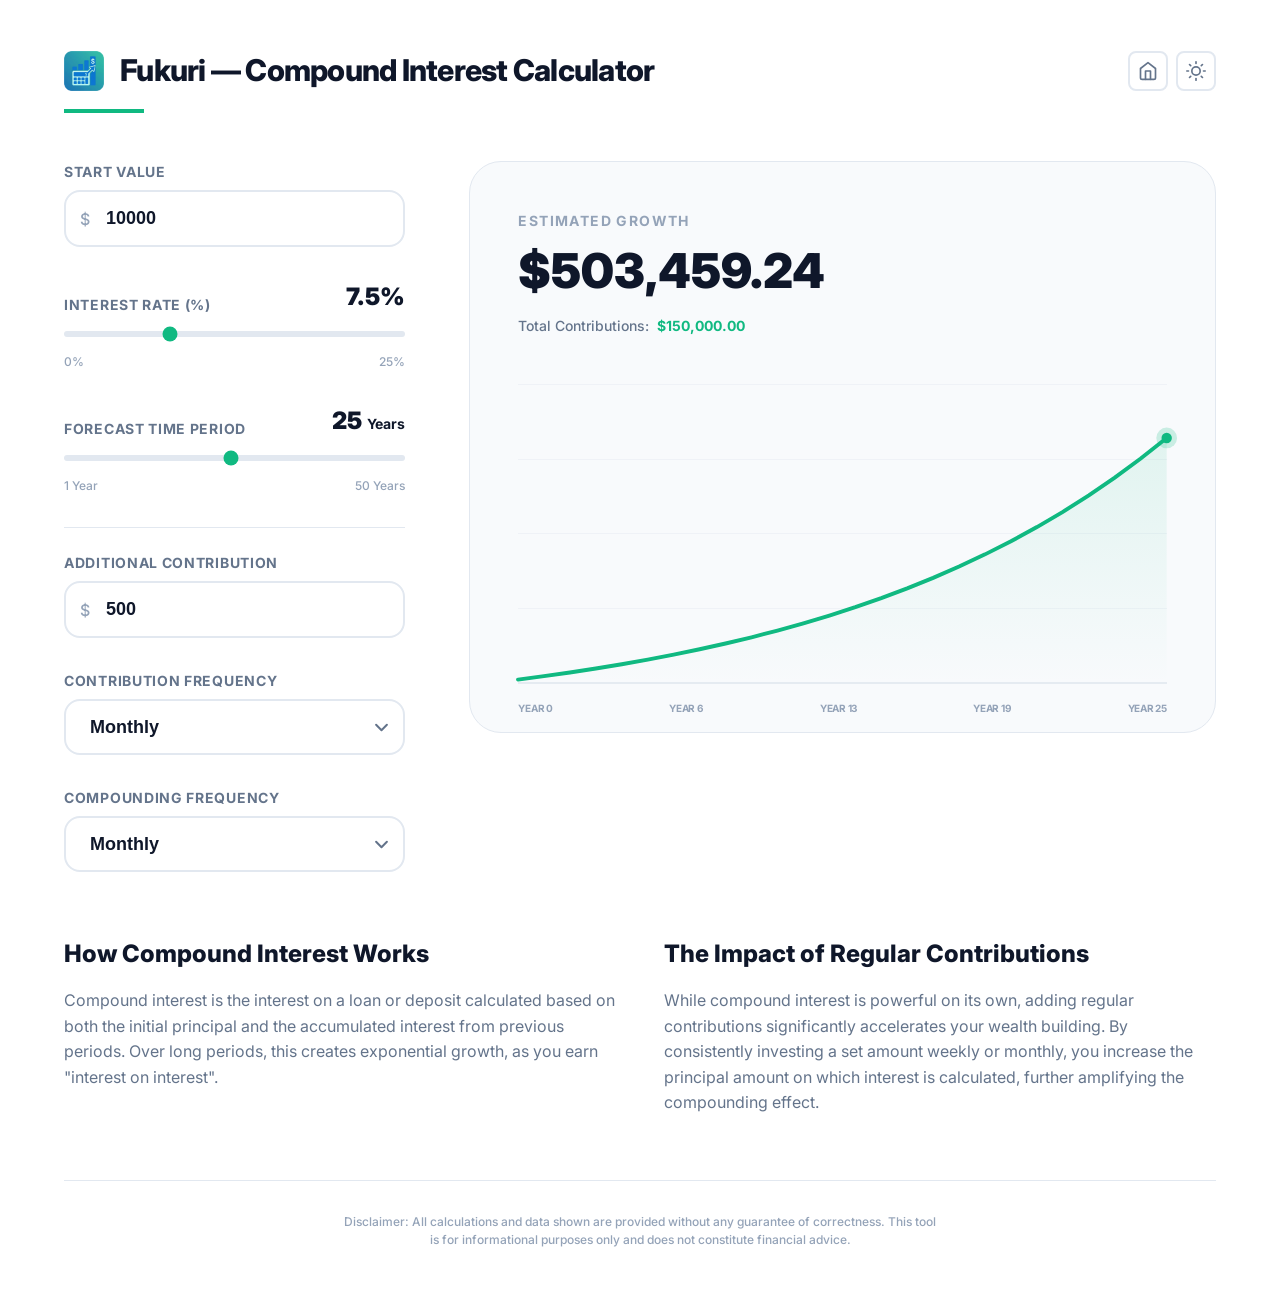
==== commit 5e8b85ec: "feat: add return to main page button to header Co-authored-by: Junie <junie@jetbrains.com>" ====
--- a/web/index.html
+++ b/web/index.html
@@ -94,48 +94,72 @@
             <img src="assets/fukuri.png" alt="" class="logo">
             <h1>Fukuri — Compound Interest Calculator</h1>
           </div>
-          <button
-            id="theme-toggle"
-            class="theme-toggle"
-            aria-label="Toggle dark mode"
-          >
-            <svg
-              class="sun-icon"
-              xmlns="http://www.w3.org/2000/svg"
-              width="20"
-              height="20"
-              viewBox="0 0 24 24"
-              fill="none"
-              stroke="currentColor"
-              stroke-width="2"
-              stroke-linecap="round"
-              stroke-linejoin="round"
+          <div class="header-actions">
+            <a
+              href="https://yogu.one"
+              class="header-btn"
+              title="Back to yogu.one"
+              aria-label="Back to yogu.one"
             >
-              <circle cx="12" cy="12" r="5"></circle>
-              <line x1="12" y1="1" x2="12" y2="3"></line>
-              <line x1="12" y1="21" x2="12" y2="23"></line>
-              <line x1="4.22" y1="4.22" x2="5.64" y2="5.64"></line>
-              <line x1="18.36" y1="18.36" x2="19.78" y2="19.78"></line>
-              <line x1="1" y1="12" x2="3" y2="12"></line>
-              <line x1="21" y1="12" x2="23" y2="12"></line>
-              <line x1="4.22" y1="19.78" x2="5.64" y2="18.36"></line>
-              <line x1="18.36" y1="5.64" x2="19.78" y2="4.22"></line>
-            </svg>
-            <svg
-              class="moon-icon"
-              xmlns="http://www.w3.org/2000/svg"
-              width="20"
-              height="20"
-              viewBox="0 0 24 24"
-              fill="none"
-              stroke="currentColor"
-              stroke-width="2"
-              stroke-linecap="round"
-              stroke-linejoin="round"
+              <svg
+                xmlns="http://www.w3.org/2000/svg"
+                width="20"
+                height="20"
+                viewBox="0 0 24 24"
+                fill="none"
+                stroke="currentColor"
+                stroke-width="2"
+                stroke-linecap="round"
+                stroke-linejoin="round"
+              >
+                <path d="M3 9l9-7 9 7v11a2 2 0 0 1-2 2H5a2 2 0 0 1-2-2z"></path>
+                <polyline points="9 22 9 12 15 12 15 22"></polyline>
+              </svg>
+            </a>
+            <button
+              id="theme-toggle"
+              class="theme-toggle"
+              aria-label="Toggle dark mode"
             >
-              <path d="M21 12.79A9 9 0 1 1 11.21 3 7 7 0 0 0 21 12.79z"></path>
-            </svg>
-          </button>
+              <svg
+                class="sun-icon"
+                xmlns="http://www.w3.org/2000/svg"
+                width="20"
+                height="20"
+                viewBox="0 0 24 24"
+                fill="none"
+                stroke="currentColor"
+                stroke-width="2"
+                stroke-linecap="round"
+                stroke-linejoin="round"
+              >
+                <circle cx="12" cy="12" r="5"></circle>
+                <line x1="12" y1="1" x2="12" y2="3"></line>
+                <line x1="12" y1="21" x2="12" y2="23"></line>
+                <line x1="4.22" y1="4.22" x2="5.64" y2="5.64"></line>
+                <line x1="18.36" y1="18.36" x2="19.78" y2="19.78"></line>
+                <line x1="1" y1="12" x2="3" y2="12"></line>
+                <line x1="21" y1="12" x2="23" y2="12"></line>
+                <line x1="4.22" y1="19.78" x2="5.64" y2="18.36"></line>
+                <line x1="18.36" y1="5.64" x2="19.78" y2="4.22"></line>
+              </svg>
+              <svg
+                class="moon-icon"
+                xmlns="http://www.w3.org/2000/svg"
+                width="20"
+                height="20"
+                viewBox="0 0 24 24"
+                fill="none"
+                stroke="currentColor"
+                stroke-width="2"
+                stroke-linecap="round"
+                stroke-linejoin="round"
+              >
+                <path d="M21 12.79A9 9 0 1 1 11.21 3 7 7 0 0 0 21 12.79z">
+                </path>
+              </svg>
+            </button>
+          </div>
         </div>
         <div class="header-accent"></div>
       </header>
--- a/web/css/styles.css
+++ b/web/css/styles.css
@@ -66,6 +66,12 @@
   color: var(--primary-colour);
 }
 
+.header-actions {
+  display: flex;
+  gap: var(--spacing-sm);
+}
+
+.header-btn,
 .theme-toggle {
   background: none;
   border: 2px solid var(--border-colour);
@@ -77,8 +83,10 @@
   align-items: center;
   justify-content: center;
   transition: all var(--transition-speed);
-}
-
+  text-decoration: none;
+}
+
+.header-btn:hover,
 .theme-toggle:hover {
   background-color: var(--bg-subtle);
   color: var(--primary-colour);
